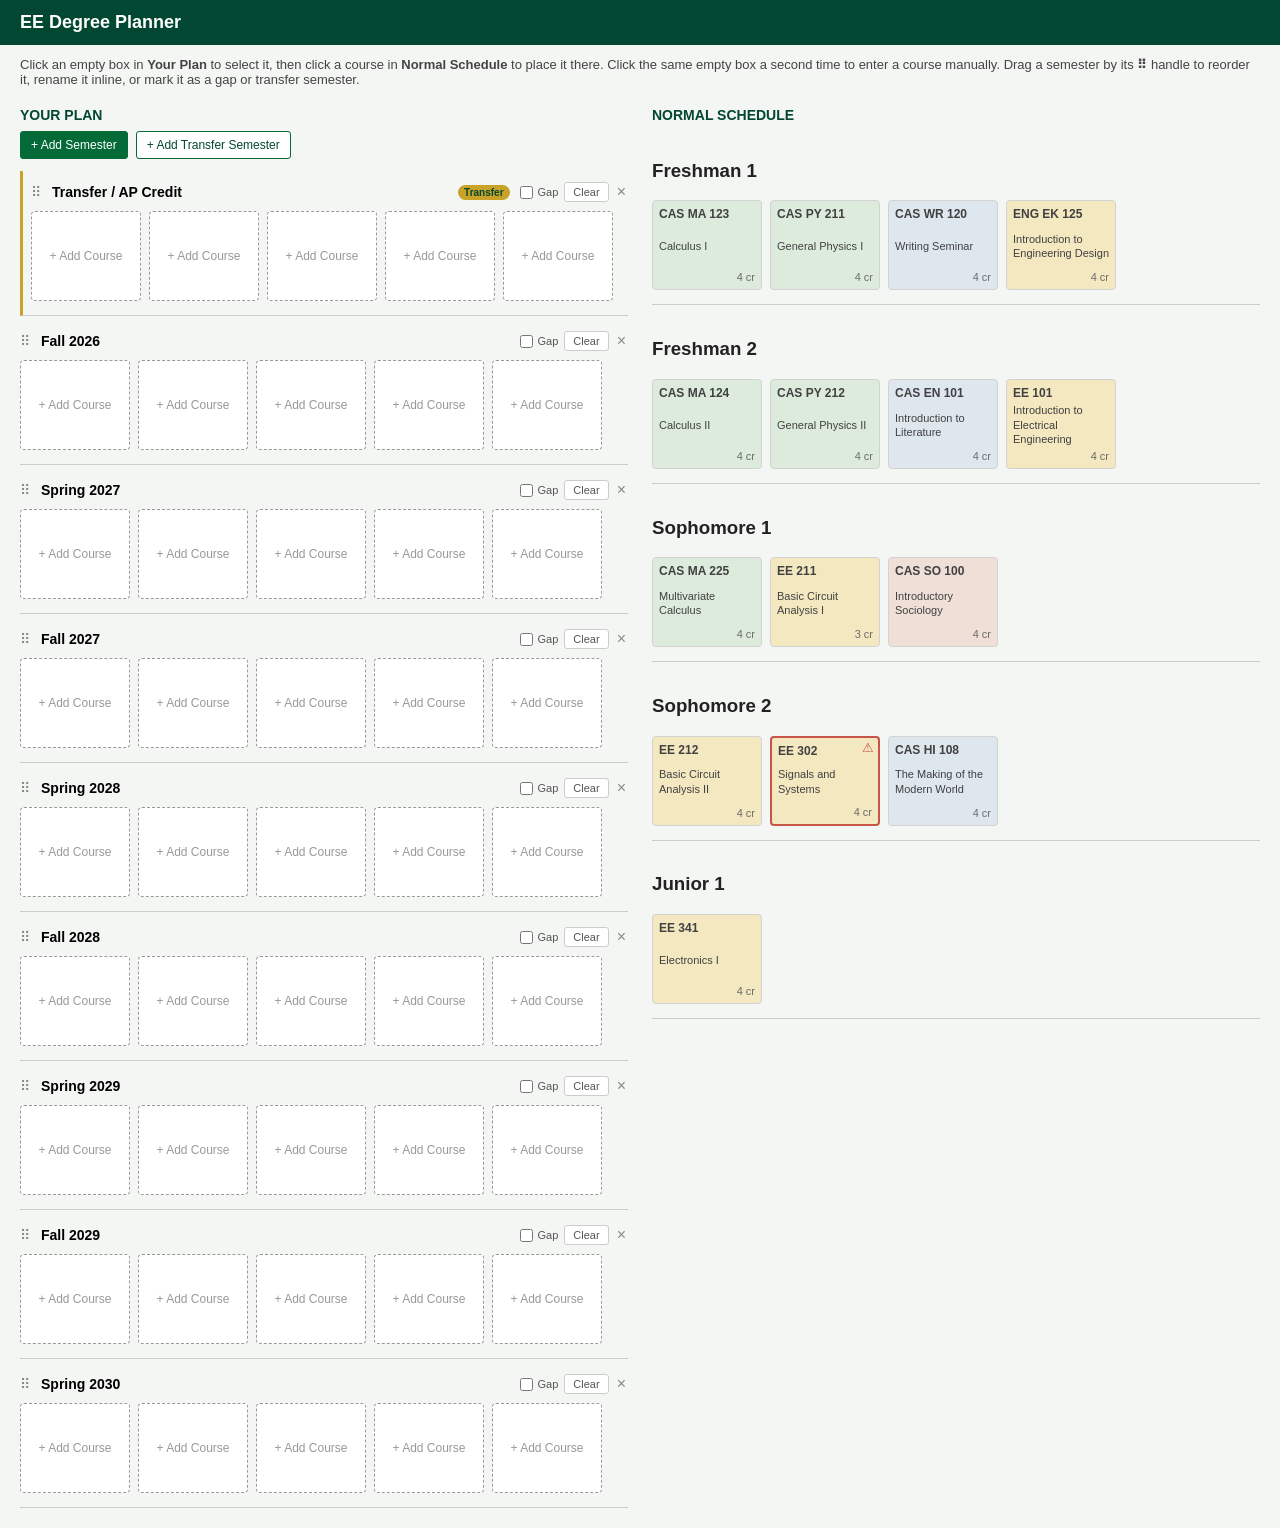
==== web/index.html @ e37204da "Add degree planner UI skeleton Static/dynamic semester-planner front end (plain HTML/CSS/JS): editab" ====
<!DOCTYPE html>
<html lang="en">
<head>
<meta charset="UTF-8">
<title>EE Degree Planner</title>
<link rel="stylesheet" href="styles.css">
</head>
<body>
  <header class="app-header">
    <h1>EE Degree Planner</h1>
  </header>

  <p class="instructions">
    Click an empty box in <strong>Your Plan</strong> to select it, then click a course in
    <strong>Normal Schedule</strong> to place it there. Click the same empty box a second time
    to enter a course manually. Drag a semester by its <strong>⠿</strong> handle to reorder it,
    rename it inline, or mark it as a gap or transfer semester.
  </p>

  <main class="layout">
    <section class="plan-panel">
      <h2 class="panel-title">Your Plan</h2>
      <div class="semester-toolbar">
        <button id="add-semester-btn">+ Add Semester</button>
        <button id="add-transfer-btn">+ Add Transfer Semester</button>
      </div>
      <section class="semester-column" id="semester-column">
        <!-- Semester boxes are rendered by app.js -->
      </section>
    </section>

    <section class="template-panel">
      <h2 class="panel-title">Normal Schedule</h2>
      <section class="semester-column" id="template-column">
        <!-- Template semester boxes are rendered by app.js -->
      </section>
    </section>
  </main>

  <div id="manual-entry-modal" class="modal hidden">
    <div class="modal-content">
      <h3>Fill Course Details</h3>
      <label>
        Course Number:
        <input type="text" id="manual-course-number" placeholder="e.g. CAS PY 123">
      </label>
      <label>
        Name:
        <input type="text" id="manual-course-name" placeholder="e.g. Calculus">
      </label>
      <label>
        Credits:
        <input type="number" id="manual-course-credits" min="0" step="1" value="4">
      </label>
      <label>
        Hub Units (comma-separated):
        <input type="text" id="manual-course-gened" placeholder="e.g. WR, DH">
      </label>
      <div class="modal-actions">
        <button id="manual-entry-save">Save</button>
        <button id="manual-entry-close">Close</button>
      </div>
    </div>
  </div>

  <script src="app.js"></script>
</body>
</html>
---- web/styles.css ----
:root {
  --border: #ccc;
  --bg: #f4f6f4;
  --tile-bg: #fff;
  --tile-empty-border: #999;
  --uh-green-dark: #024731;
  --uh-green: #046a38;
  --uh-green-light: #e6f0ea;
  --uh-gold: #c9a227;
}

* {
  box-sizing: border-box;
}

body {
  margin: 0;
  font-family: Arial, Helvetica, sans-serif;
  background: var(--bg);
  color: #222;
}

.app-header {
  padding: 12px 20px;
  background: var(--uh-green-dark);
  color: #fff;
}

.app-header h1 {
  margin: 0;
  font-size: 18px;
}

.instructions {
  max-width: 1300px;
  margin: 12px auto 0;
  padding: 0 20px;
  font-size: 13px;
  color: #444;
}

.layout {
  max-width: 1300px;
  margin: 0 auto;
  padding: 20px;
  display: flex;
  gap: 24px;
  align-items: flex-start;
}

.plan-panel,
.template-panel {
  flex: 1;
  min-width: 0;
}

.panel-title {
  font-size: 14px;
  text-transform: uppercase;
  color: var(--uh-green-dark);
  margin: 0 0 8px 0;
}

.semester-toolbar {
  display: flex;
  gap: 8px;
  margin-bottom: 12px;
}

.semester-toolbar button {
  padding: 6px 10px;
  font-size: 12px;
  cursor: pointer;
  border-radius: 3px;
}

#add-semester-btn {
  background: var(--uh-green);
  color: #fff;
  border: 1px solid var(--uh-green);
}

#add-semester-btn:hover {
  background: var(--uh-green-dark);
}

#add-transfer-btn {
  background: #fff;
  color: var(--uh-green-dark);
  border: 1px solid var(--uh-green);
}

#add-transfer-btn:hover {
  background: var(--uh-green-light);
}

.semester-column {
  display: flex;
  flex-direction: column;
  gap: 4px;
}

.semester-box {
  padding: 10px 0;
  border-bottom: 1px solid var(--border);
}

#semester-column > .semester-box {
  transition: transform 0.2s ease;
}

.semester-box.transfer {
  border-left: 3px solid var(--uh-gold);
  padding-left: 8px;
}

.semester-box.gap {
  border-left: 3px dashed #999;
  padding-left: 8px;
}

.semester-box.dragging-source {
  opacity: 0.3;
}

.semester-drag-ghost {
  position: fixed;
  z-index: 1000;
  pointer-events: none;
  background: #fff;
  border: 1px solid var(--border);
  border-radius: 6px;
  padding: 10px 12px;
  box-shadow: 0 8px 24px rgba(2, 71, 49, 0.25);
}

.semester-header {
  display: flex;
  align-items: center;
  gap: 6px;
  margin-bottom: 8px;
}

.drag-handle {
  cursor: grab;
  color: #888;
  font-size: 14px;
}

.drag-handle:hover {
  color: var(--uh-green);
}

.semester-name-input {
  flex: 1;
  min-width: 0;
  font-size: 14px;
  font-weight: bold;
  border: 1px solid transparent;
  background: transparent;
  padding: 2px 4px;
  border-radius: 3px;
  font-family: inherit;
}

.semester-name-input:hover {
  border-color: var(--border);
  background: #fff;
}

.semester-name-input:focus {
  border-color: var(--uh-green);
  background: #fff;
  outline: none;
}

.semester-name-input.invalid {
  border-color: #c0392b;
  background: #fdecea;
}

.badge-transfer {
  font-size: 10px;
  background: var(--uh-gold);
  color: var(--uh-green-dark);
  font-weight: bold;
  padding: 2px 6px;
  border-radius: 10px;
  white-space: nowrap;
}

.gap-toggle {
  font-size: 11px;
  display: flex;
  align-items: center;
  gap: 2px;
  white-space: nowrap;
  color: #555;
}

.semester-clear {
  border: 1px solid var(--border);
  background: #fff;
  font-size: 11px;
  cursor: pointer;
  color: #555;
  padding: 3px 8px;
  border-radius: 3px;
  white-space: nowrap;
}

.semester-clear:hover {
  border-color: #888;
  color: #222;
}

.semester-remove {
  border: none;
  background: transparent;
  font-size: 16px;
  line-height: 1;
  cursor: pointer;
  color: #888;
  padding: 0 2px;
}

.semester-remove:hover {
  color: #c0392b;
}

.gap-note {
  font-size: 12px;
  color: #888;
  font-style: italic;
  padding: 8px 0;
}

.tile-row {
  display: flex;
  flex-wrap: nowrap;
  gap: 8px;
  overflow-x: auto;
  padding-bottom: 4px;
}

.tile {
  position: relative;
  flex: 0 0 auto;
  width: 110px;
  height: 90px;
  border: 1px solid var(--border);
  border-radius: 4px;
  background: var(--tile-bg);
  padding: 6px;
  font-size: 12px;
  display: flex;
  flex-direction: column;
  justify-content: space-between;
}

.tile.empty {
  border: 1px dashed var(--tile-empty-border);
  color: var(--tile-empty-border);
  align-items: center;
  justify-content: center;
  text-align: center;
  cursor: pointer;
}

.tile.empty.selected {
  border: 2px solid var(--uh-green);
  color: var(--uh-green-dark);
  background: var(--uh-green-light);
}

.tile-code {
  font-weight: bold;
}

.tile-title {
  font-size: 11px;
  line-height: 1.3;
  overflow: hidden;
}

.tile-footer {
  font-size: 11px;
  text-align: right;
  color: #555;
}

.tile.category-core {
  background: #d9ead9;
}

.tile.category-technical {
  background: #f5e6b8;
}

.tile.category-hub {
  background: #dbe4ee;
}

.tile.category-elective {
  background: #f0dcd3;
}

.tile.category-unknown {
  background: #eee;
}

.tile.template-tile.scheduled {
  background: #bbbbbb;
  opacity: 0.6;
}

.tile.flagged {
  border: 2px solid #c0392b;
}

.tile-footer-row {
  display: flex;
  align-items: center;
  justify-content: space-between;
  font-size: 11px;
  color: #555;
}

.tile-trash {
  cursor: pointer;
  line-height: 1;
  color: #888;
  display: inline-flex;
}

.tile-trash:hover {
  color: #c0392b;
}

.tile-flag {
  position: absolute;
  top: 2px;
  right: 4px;
  font-size: 13px;
  color: #c0392b;
}

.tile.template-tile {
  opacity: 0.85;
  cursor: copy;
}

.load-error {
  background: #fdecea;
  border: 1px solid #c0392b;
  color: #7a1f14;
  padding: 12px;
  border-radius: 4px;
  font-size: 13px;
}

.modal {
  position: fixed;
  inset: 0;
  background: rgba(0, 0, 0, 0.4);
  display: flex;
  align-items: center;
  justify-content: center;
  z-index: 10;
}

.modal.hidden {
  display: none;
}

.modal-content {
  background: #fff;
  border-radius: 6px;
  padding: 16px;
  width: 340px;
  display: flex;
  flex-direction: column;
  gap: 8px;
}

.modal-content h3 {
  margin: 0 0 4px 0;
}

.modal-content label {
  display: flex;
  flex-direction: column;
  font-size: 12px;
  gap: 4px;
}

.modal-content input {
  font-size: 13px;
  padding: 6px;
  border: 1px solid var(--border);
  border-radius: 3px;
}

.modal-actions {
  margin-top: 8px;
  display: flex;
  justify-content: flex-end;
  gap: 8px;
}

.modal-actions button {
  padding: 6px 12px;
  font-size: 13px;
  border-radius: 3px;
  cursor: pointer;
}

#manual-entry-save {
  background: var(--uh-green);
  color: #fff;
  border: 1px solid var(--uh-green);
}

#manual-entry-save:hover {
  background: var(--uh-green-dark);
}

#manual-entry-close {
  background: #fff;
  color: #555;
  border: 1px solid var(--border);
}

#manual-entry-close:hover {
  border-color: #888;
  color: #222;
}
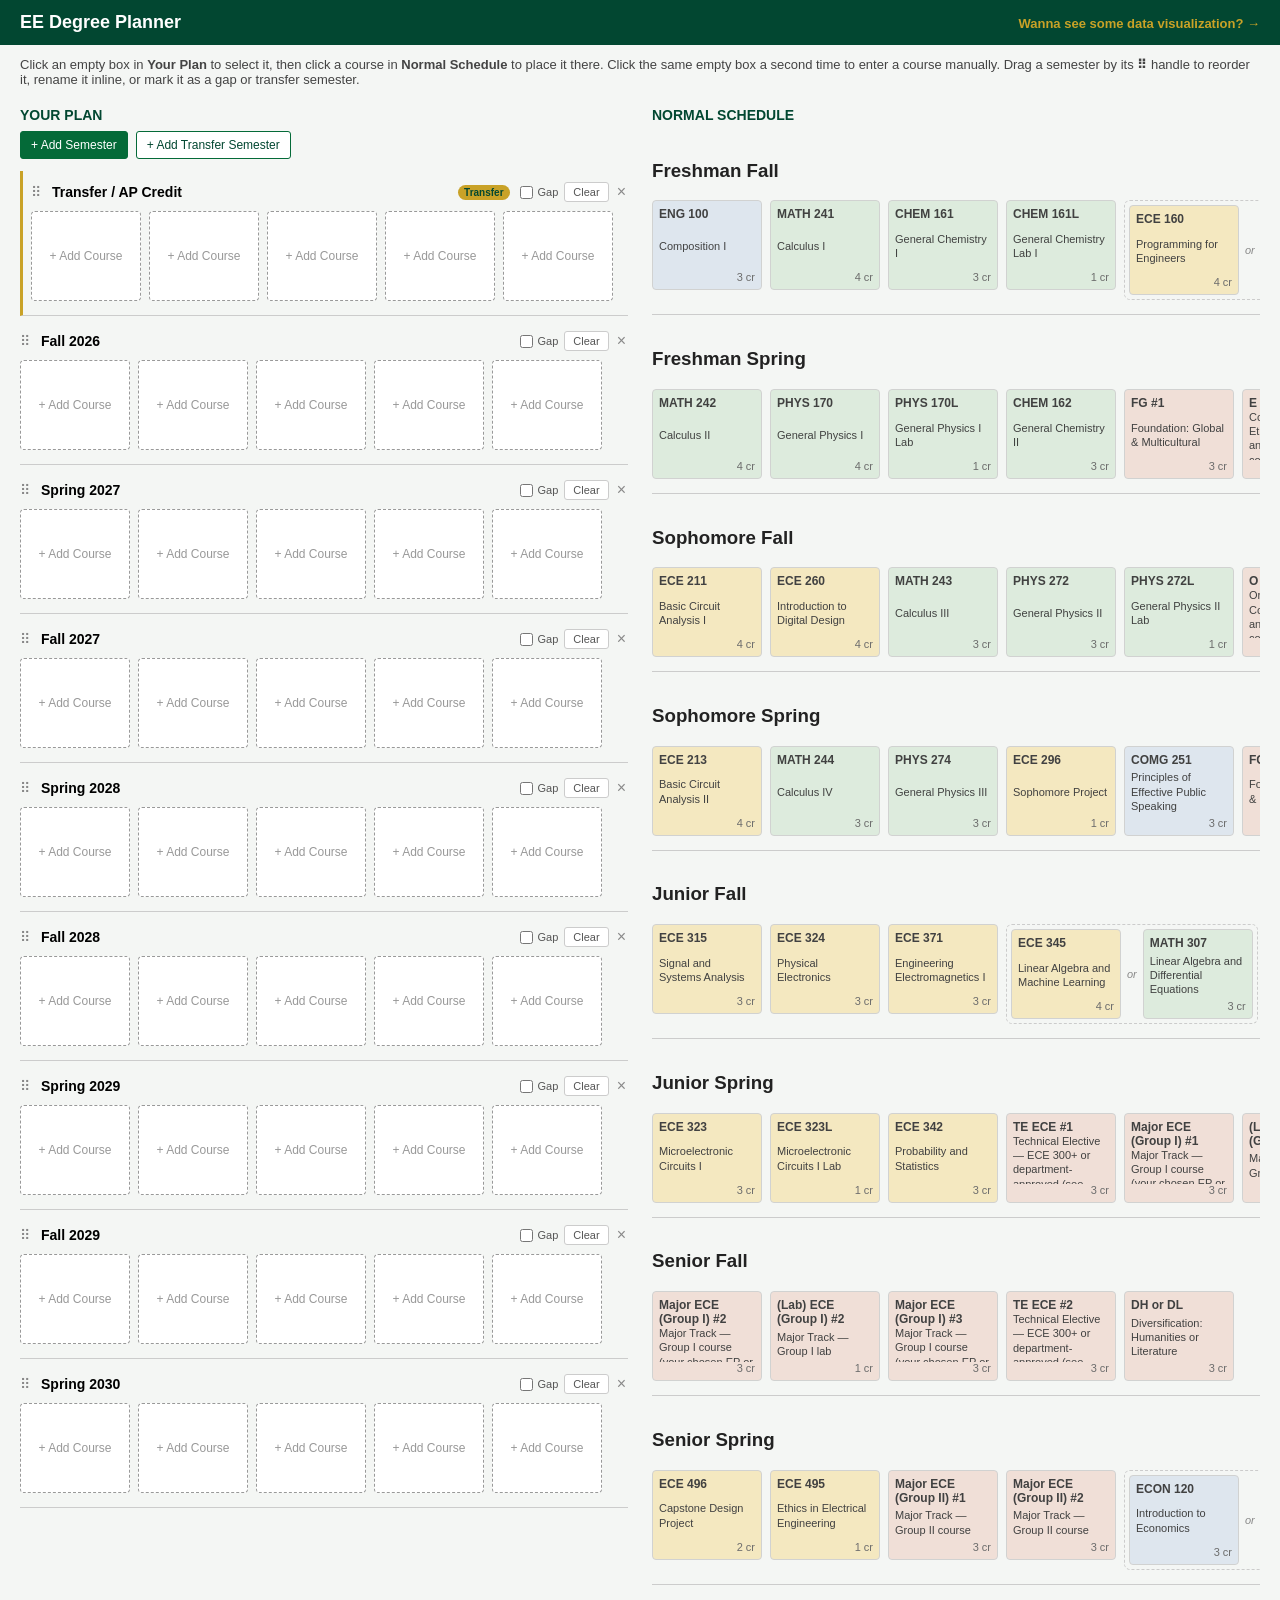
==== commit 9cc62b23: "Link the prereq visualizer from the degree planner - visualizer/index.html now fetches its data from" ====
--- a/web/index.html
+++ b/web/index.html
@@ -8,6 +8,9 @@
 <body>
   <header class="app-header">
     <h1>EE Degree Planner</h1>
+    <a class="viz-link" href="../visualizer/index.html" target="_blank" rel="noopener">
+      Wanna see some data visualization? &rarr;
+    </a>
   </header>
 
   <p class="instructions">
--- a/web/styles.css
+++ b/web/styles.css
@@ -24,11 +24,29 @@
   padding: 12px 20px;
   background: var(--uh-green-dark);
   color: #fff;
+  display: flex;
+  align-items: baseline;
+  gap: 16px;
+  flex-wrap: wrap;
 }
 
 .app-header h1 {
   margin: 0;
   font-size: 18px;
+}
+
+.viz-link {
+  margin-left: auto;
+  color: var(--uh-gold);
+  text-decoration: none;
+  font-size: 13px;
+  font-weight: bold;
+  white-space: nowrap;
+}
+
+.viz-link:hover,
+.viz-link:focus-visible {
+  text-decoration: underline;
 }
 
 .instructions {
@@ -243,6 +261,26 @@
   padding-bottom: 4px;
 }
 
+/* A cluster of real either/or alternatives (e.g. "ECE 160 or ECE 110") --
+   grouped with a dashed boundary and "or" dividers so it reads as one
+   choice, not two separate requirements stacked in the row. */
+.or-group {
+  display: flex;
+  align-items: center;
+  gap: 6px;
+  flex: 0 0 auto;
+  border: 1px dashed var(--border);
+  border-radius: 6px;
+  padding: 4px;
+}
+
+.or-group-divider {
+  font-size: 11px;
+  font-style: italic;
+  color: #888;
+  flex: 0 0 auto;
+}
+
 .tile {
   position: relative;
   flex: 0 0 auto;
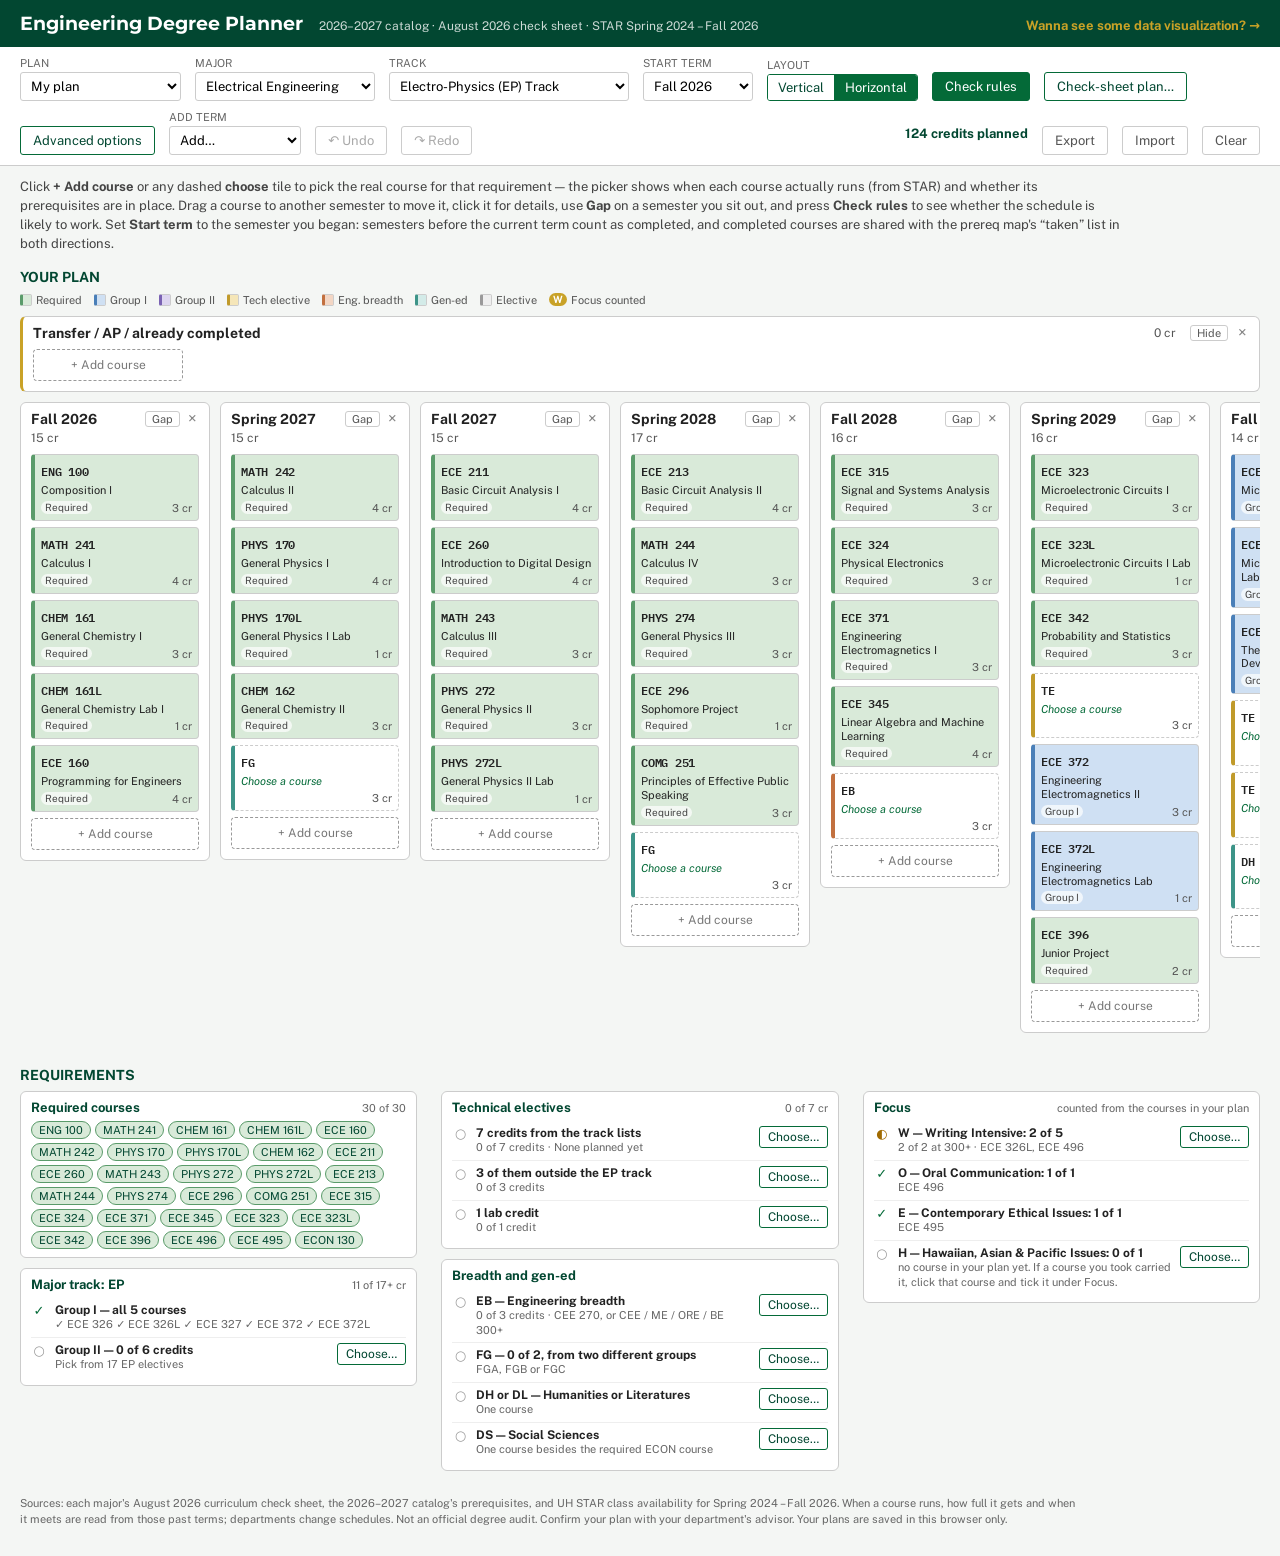
==== commit 2edf37ed: "Add 2020-2023 catalogs, STAR data views, the multi-major planner, and local-only difficulty Everythi" ====
--- a/web/index.html
+++ b/web/index.html
@@ -2,70 +2,244 @@
 <html lang="en">
 <head>
 <meta charset="UTF-8">
-<title>EE Degree Planner</title>
+<meta name="viewport" content="width=device-width, initial-scale=1">
+<title>Engineering Degree Planner</title>
+<!-- Public Sans and IBM Plex Mono are the prereq map's text and course-code fonts (../visualizer/index.html); Montserrat is this page's own title font. -->
+<link rel="preconnect" href="https://fonts.gstatic.com" crossorigin>
+<link rel="stylesheet" href="https://fonts.googleapis.com/css2?family=Montserrat:wght@600;700&family=Public+Sans:wght@400;500;600;700&family=IBM+Plex+Mono:wght@400;500;600&display=swap">
 <link rel="stylesheet" href="styles.css">
 </head>
-<body>
+<body class="layout-horizontal">
   <header class="app-header">
-    <h1>EE Degree Planner</h1>
+    <h1 id="app-title">Engineering Degree Planner</h1>
+    <span class="app-sub" id="app-sub"></span>
     <a class="viz-link" href="../visualizer/index.html" target="_blank" rel="noopener">
       Wanna see some data visualization? &rarr;
     </a>
   </header>
 
+  <div class="toolbar" id="toolbar">
+    <label class="tb-field" title="Keep several plans (say, one per track) and switch between them. New, duplicate, rename and delete are at the bottom of the list.">
+      <span>Plan</span>
+      <select id="plan-select" aria-label="Which plan to show"></select>
+    </label>
+    <label class="tb-field" title="Which major's check sheet to plan against. Switching re-checks the same courses against the new major.">
+      <span>Major</span>
+      <select id="major-select" aria-label="Major"></select>
+    </label>
+    <label class="tb-field">
+      <span>Track</span>
+      <select id="track-select" aria-label="Major track"></select>
+    </label>
+    <label class="tb-field" title="The semester you started. Changing it moves every semester in the plan by the same amount, so you can line it up with your transcript.">
+      <span>Start term</span>
+      <select id="start-select" aria-label="First semester of the plan"></select>
+    </label>
+    <div class="tb-field">
+      <span>Layout</span>
+      <div class="seg" role="group" aria-label="Plan layout">
+        <button type="button" id="layout-vertical" title="Semesters stacked down the page, courses across">Vertical</button>
+        <button type="button" id="layout-horizontal" title="Semesters side by side across the page, courses stacked">Horizontal</button>
+      </div>
+    </div>
+    <button type="button" id="check-btn" class="btn primary" title="Check prerequisites, when courses actually run, time conflicts, credit load, and every degree requirement">Check rules</button>
+    <button type="button" id="fill-btn" class="btn" title="Start from the check sheet's recommended 8 semesters">Check-sheet plan&hellip;</button>
+    <button type="button" id="advanced-btn" class="btn" title="Extra requirement sets for this plan, such as pre-med">Advanced options</button>
+    <label class="tb-field">
+      <span>Add term</span>
+      <select id="add-term-select" aria-label="Add a semester"></select>
+    </label>
+    <button type="button" id="undo-btn" class="btn" title="Undo your last change (Ctrl+Z)" disabled>&#8630; Undo</button>
+    <button type="button" id="redo-btn" class="btn" title="Redo what you just undid (Ctrl+Y)" disabled>&#8631; Redo</button>
+    <span class="tb-spacer"></span>
+    <span class="tb-total" id="total-credits"></span>
+    <button type="button" id="export-btn" class="btn quiet" title="Save this plan as a file">Export</button>
+    <button type="button" id="import-btn" class="btn quiet" title="Load a plan file saved with Export">Import</button>
+    <input type="file" id="import-file" accept="application/json,.json" hidden>
+    <button type="button" id="clear-btn" class="btn quiet" title="Remove every course from the plan">Clear</button>
+  </div>
+
+  <div class="notice" id="notice" hidden>
+    <span id="notice-text"></span>
+    <button type="button" class="modal-x" id="notice-close" aria-label="Dismiss">&times;</button>
+  </div>
+
   <p class="instructions">
-    Click an empty box in <strong>Your Plan</strong> to select it, then click a course in
-    <strong>Normal Schedule</strong> to place it there. Click the same empty box a second time
-    to enter a course manually. Drag a semester by its <strong>⠿</strong> handle to reorder it,
-    rename it inline, or mark it as a gap or transfer semester.
+    Click <strong>+ Add course</strong> or any dashed <strong>choose</strong> tile to pick the real course for that
+    requirement &mdash; the picker shows when each course actually runs (from STAR) and whether its prerequisites are
+    in place. Drag a course to another semester to move it, click it for details, use <strong>Gap</strong> on a semester you
+    sit out, and press
+    <strong>Check rules</strong> to see whether the schedule is likely to work. Set <strong>Start term</strong> to the
+    semester you began: semesters before the current term count as completed, and completed courses are shared with
+    the prereq map's &ldquo;taken&rdquo; list in both directions.
   </p>
 
-  <main class="layout">
+  <main class="layout" id="layout">
     <section class="plan-panel">
       <h2 class="panel-title">Your Plan</h2>
-      <div class="semester-toolbar">
-        <button id="add-semester-btn">+ Add Semester</button>
-        <button id="add-transfer-btn">+ Add Transfer Semester</button>
-      </div>
-      <section class="semester-column" id="semester-column">
-        <!-- Semester boxes are rendered by app.js -->
+      <div class="legend" id="legend"></div>
+      <section class="board-top" id="board-top"></section>
+      <section class="board" id="board">
+        <div class="loading">loading the catalog&hellip;</div>
       </section>
     </section>
 
-    <section class="template-panel">
-      <h2 class="panel-title">Normal Schedule</h2>
-      <section class="semester-column" id="template-column">
-        <!-- Template semester boxes are rendered by app.js -->
-      </section>
-    </section>
+    <aside class="side-panel">
+      <section class="report" id="report" hidden></section>
+      <section class="requirements" id="requirements"></section>
+    </aside>
   </main>
 
-  <div id="manual-entry-modal" class="modal hidden">
-    <div class="modal-content">
-      <h3>Fill Course Details</h3>
-      <label>
-        Course Number:
-        <input type="text" id="manual-course-number" placeholder="e.g. CAS PY 123">
-      </label>
-      <label>
-        Name:
-        <input type="text" id="manual-course-name" placeholder="e.g. Calculus">
-      </label>
-      <label>
-        Credits:
-        <input type="number" id="manual-course-credits" min="0" step="1" value="4">
-      </label>
-      <label>
-        Hub Units (comma-separated):
-        <input type="text" id="manual-course-gened" placeholder="e.g. WR, DH">
-      </label>
-      <div class="modal-actions">
-        <button id="manual-entry-save">Save</button>
-        <button id="manual-entry-close">Close</button>
-      </div>
-    </div>
-  </div>
-
+  <footer class="app-footer" id="app-footer"></footer>
+
+  <!-- Course picker -->
+  <div id="picker-modal" class="modal hidden" role="dialog" aria-modal="true" aria-labelledby="picker-title">
+    <div class="modal-content wide">
+      <div class="modal-head">
+        <h3 id="picker-title">Add a course</h3>
+        <label class="picker-sem">to
+          <select id="picker-sem" aria-label="Semester to add to"></select>
+        </label>
+        <button type="button" class="modal-x" data-close aria-label="Close">&times;</button>
+      </div>
+      <div class="chips" id="picker-presets" role="group" aria-label="Requirement filters (combine several)"></div>
+      <div class="picker-filters">
+        <input type="search" id="picker-search" placeholder="Search by code or title, e.g. ECE 4 or history" autocomplete="off" spellcheck="false">
+        <span class="picker-levels" id="picker-levels" role="group" aria-label="Course level"></span>
+        <label class="check"><input type="checkbox" id="picker-runs"> <span id="picker-runs-label">Runs that season</span></label>
+        <label class="check"><input type="checkbox" id="picker-ready"> Prereqs in place</label>
+      </div>
+      <p class="picker-hint" id="picker-hint"></p>
+      <div class="picker-list" id="picker-list"></div>
+      <div class="picker-foot">
+        <button type="button" class="btn quiet" id="picker-manual">Not listed? Enter a course manually</button>
+        <span class="picker-count" id="picker-count"></span>
+      </div>
+    </div>
+  </div>
+
+  <!-- Course details -->
+  <div id="detail-modal" class="modal hidden" role="dialog" aria-modal="true" aria-labelledby="detail-title">
+    <div class="modal-content">
+      <div class="modal-head">
+        <h3 id="detail-title"></h3>
+        <button type="button" class="modal-x" data-close aria-label="Close">&times;</button>
+      </div>
+      <div id="detail-body"></div>
+    </div>
+  </div>
+
+  <!-- Manual entry -->
+  <div id="manual-entry-modal" class="modal hidden" role="dialog" aria-modal="true">
+    <div class="modal-content">
+      <div class="modal-head">
+        <h3>Enter a course manually</h3>
+        <button type="button" class="modal-x" data-close aria-label="Close">&times;</button>
+      </div>
+      <label>
+        Course number
+        <input type="text" id="manual-course-number" placeholder="e.g. HIST 151 or AP CALC">
+      </label>
+      <label>
+        Name
+        <input type="text" id="manual-course-name" placeholder="e.g. World History to 1500">
+      </label>
+      <label>
+        Credits
+        <input type="number" id="manual-course-credits" min="0" step="1" value="3">
+      </label>
+      <label>
+        Gen-ed tags (comma-separated)
+        <input type="text" id="manual-course-gened" placeholder="e.g. FGA, DH, DS">
+      </label>
+      <div class="modal-actions">
+        <button type="button" class="btn primary" id="manual-entry-save">Add</button>
+        <button type="button" class="btn" data-close>Cancel</button>
+      </div>
+    </div>
+  </div>
+
+  <!-- Advanced options -->
+  <div id="advanced-modal" class="modal hidden" role="dialog" aria-modal="true">
+    <div class="modal-content">
+      <div class="modal-head">
+        <h3>Advanced options</h3>
+        <button type="button" class="modal-x" data-close aria-label="Close">&times;</button>
+      </div>
+      <p class="modal-text">These apply to the plan you have open. Each plan keeps its own.</p>
+      <label class="option">
+        <input type="checkbox" id="opt-premed">
+        <span>
+          <strong>Pre-med (JABSOM)</strong>
+          <span class="option-detail">Track the John A. Burns School of Medicine's admission prerequisites alongside the EE degree: a year each of
+          biology, physics, general chemistry and organic chemistry with labs, one biochemistry course, and 90 credits. Adds a
+          Pre-med section to Requirements, a Pre-med filter to the course picker, and pre-med lines to Check rules.
+          <a id="premed-source" target="_blank" rel="noopener">JABSOM's requirements</a></span>
+        </span>
+      </label>
+      <div class="modal-actions">
+        <button type="button" class="btn primary" data-close>Done</button>
+      </div>
+    </div>
+  </div>
+
+  <!-- Fill from check sheet -->
+  <div id="fill-modal" class="modal hidden" role="dialog" aria-modal="true">
+    <div class="modal-content">
+      <div class="modal-head">
+        <h3>Start from the check sheet</h3>
+        <button type="button" class="modal-x" data-close aria-label="Close">&times;</button>
+      </div>
+      <p class="modal-text" id="fill-text"></p>
+      <label>
+        First semester
+        <select id="fill-start"></select>
+      </label>
+      <label>
+        Major
+        <select id="fill-major"></select>
+      </label>
+      <label>
+        Track
+        <select id="fill-track"></select>
+      </label>
+      <p class="modal-text warn" id="fill-warning"></p>
+      <div class="modal-actions">
+        <button type="button" class="btn primary" id="fill-go">Fill plan</button>
+        <button type="button" class="btn" data-close>Cancel</button>
+      </div>
+    </div>
+  </div>
+
+  <!-- One line of text -->
+  <div id="text-modal" class="modal hidden" role="dialog" aria-modal="true" aria-labelledby="text-title">
+    <div class="modal-content">
+      <div class="modal-head">
+        <h3 id="text-title"></h3>
+        <button type="button" class="modal-x" data-close aria-label="Close">&times;</button>
+      </div>
+      <input type="text" id="text-input" maxlength="60" aria-labelledby="text-title">
+      <div class="modal-actions">
+        <button type="button" class="btn primary" id="text-ok">OK</button>
+        <button type="button" class="btn" data-close>Cancel</button>
+      </div>
+    </div>
+  </div>
+
+  <!-- Yes/no -->
+  <div id="confirm-modal" class="modal hidden" role="dialog" aria-modal="true">
+    <div class="modal-content">
+      <p class="modal-text" id="confirm-text"></p>
+      <div class="modal-actions">
+        <button type="button" class="btn primary" id="confirm-yes">Yes</button>
+        <button type="button" class="btn" data-close>Cancel</button>
+      </div>
+    </div>
+  </div>
+
+  <script src="programs.js"></script>
   <script src="app.js"></script>
+  <script src="../shared/config.js"></script>
+  <script src="../shared/analytics.js"></script>
 </body>
 </html>
--- a/web/styles.css
+++ b/web/styles.css
@@ -7,6 +7,30 @@
   --uh-green: #046a38;
   --uh-green-light: #e6f0ea;
   --uh-gold: #c9a227;
+  --text: #222;
+  --muted: #666;
+  --bad: #c0392b;
+  --bad-bg: #fdecea;
+  --warn: #a06a00;
+  --warn-bg: #fdf3d7;
+  --info: #2c5f8a;
+  --info-bg: #e8f0f7;
+
+  /* One color per requirement type: tile background, plus a stronger stripe. */
+  --cat-fixed: #d9ead9;   --cat-fixed-edge: #5a9b6a;
+  --cat-group1: #cfe0f3;  --cat-group1-edge: #4a7fb8;
+  --cat-group2: #ddd5f0;  --cat-group2-edge: #7a62b3;
+  --cat-te: #f5e6b8;      --cat-te-edge: #c09a2a;
+  --cat-eb: #f3d6c4;      --cat-eb-edge: #c2703f;
+  --cat-gened: #d3ebe8;   --cat-gened-edge: #3d9488;
+  --cat-extra: #eee;      --cat-extra-edge: #999;
+
+  /* Public Sans for text and IBM Plex Mono for course codes (the prereq
+     map's own), Montserrat for the page title. Each falls back to a
+     system font if the web font doesn't load. */
+  --sans: "Public Sans", system-ui, -apple-system, "Segoe UI", Arial, sans-serif;
+  --display: "Montserrat", "Public Sans", system-ui, "Segoe UI", Arial, sans-serif;
+  --mono: "IBM Plex Mono", ui-monospace, Consolas, "Courier New", monospace;
 }
 
 * {
@@ -15,9 +39,15 @@
 
 body {
   margin: 0;
-  font-family: Arial, Helvetica, sans-serif;
+  font-family: var(--sans);
   background: var(--bg);
-  color: #222;
+  color: var(--text);
+}
+
+button,
+select,
+input {
+  font-family: inherit;
 }
 
 .app-header {
@@ -32,7 +62,15 @@
 
 .app-header h1 {
   margin: 0;
-  font-size: 18px;
+  font-family: var(--display);
+  font-size: 19px;
+  font-weight: 700;
+  letter-spacing: 0;
+}
+
+.app-sub {
+  font-size: 12px;
+  opacity: 0.8;
 }
 
 .viz-link {
@@ -49,27 +87,207 @@
   text-decoration: underline;
 }
 
+/* ---------- toolbar ---------- */
+
+.toolbar {
+  position: sticky;
+  top: 0;
+  z-index: 5;
+  display: flex;
+  flex-wrap: wrap;
+  align-items: flex-end;
+  gap: 10px 14px;
+  padding: 10px 20px;
+  background: #fff;
+  border-bottom: 1px solid var(--border);
+}
+
+.tb-field {
+  display: flex;
+  flex-direction: column;
+  gap: 3px;
+  font-size: 11px;
+  color: var(--muted);
+  text-transform: uppercase;
+}
+
+.tb-field select {
+  font-size: 13px;
+  padding: 5px 6px;
+  border: 1px solid var(--border);
+  border-radius: 3px;
+  background: #fff;
+  max-width: 240px;
+}
+
+.tb-spacer {
+  flex: 1;
+}
+
+.tb-total {
+  font-size: 13px;
+  font-weight: bold;
+  color: var(--uh-green-dark);
+  align-self: center;
+}
+
+.seg {
+  display: inline-flex;
+  border: 1px solid var(--uh-green);
+  border-radius: 3px;
+  overflow: hidden;
+}
+
+.seg button {
+  border: 0;
+  background: #fff;
+  color: var(--uh-green-dark);
+  font-size: 13px;
+  padding: 5px 10px;
+  cursor: pointer;
+}
+
+.seg button + button {
+  border-left: 1px solid var(--uh-green);
+}
+
+.seg button.on {
+  background: var(--uh-green);
+  color: #fff;
+}
+
+.btn {
+  display: inline-block;
+  padding: 6px 12px;
+  font-size: 13px;
+  border-radius: 3px;
+  border: 1px solid var(--uh-green);
+  background: #fff;
+  color: var(--uh-green-dark);
+  cursor: pointer;
+  text-decoration: none;
+}
+
+.btn:hover {
+  background: var(--uh-green-light);
+}
+
+.btn:disabled {
+  border-color: var(--border);
+  color: #aaa;
+  background: #fff;
+  cursor: default;
+}
+
+.btn.on {
+  background: var(--uh-green-light);
+  font-weight: bold;
+}
+
+.btn.primary {
+  background: var(--uh-green);
+  color: #fff;
+}
+
+.btn.primary:hover {
+  background: var(--uh-green-dark);
+}
+
+.btn.quiet {
+  border-color: var(--border);
+  color: #555;
+}
+
+.btn.small {
+  padding: 3px 8px;
+  font-size: 12px;
+  white-space: nowrap;
+}
+
+.btn.danger {
+  border-color: var(--bad);
+  color: var(--bad);
+}
+
+.btn.danger:hover {
+  background: var(--bad-bg);
+}
+
+.notice {
+  margin: 12px 20px 0;
+  max-width: 1100px;
+  display: flex;
+  align-items: flex-start;
+  gap: 10px;
+  padding: 8px 12px;
+  border: 1px solid var(--info);
+  border-radius: 4px;
+  background: var(--info-bg);
+  color: #1d4466;
+  font-size: 13px;
+  line-height: 1.4;
+}
+
+.notice[hidden] {
+  display: none;
+}
+
+.notice span {
+  flex: 1;
+}
+
 .instructions {
-  max-width: 1300px;
-  margin: 12px auto 0;
-  padding: 0 20px;
-  font-size: 13px;
+  margin: 12px 20px 0;
+  max-width: 1100px;
+  font-size: 13px;
+  line-height: 1.45;
   color: #444;
 }
 
+/* ---------- page layout: vertical vs horizontal ---------- */
+
 .layout {
-  max-width: 1300px;
-  margin: 0 auto;
-  padding: 20px;
-  display: flex;
+  padding: 16px 20px 24px;
+  display: grid;
   gap: 24px;
-  align-items: flex-start;
+  align-items: start;
+}
+
+.layout-vertical .layout {
+  grid-template-columns: minmax(0, 1fr) 380px;
+}
+
+.layout-horizontal .layout {
+  grid-template-columns: minmax(0, 1fr);
 }
 
 .plan-panel,
-.template-panel {
-  flex: 1;
+.side-panel {
   min-width: 0;
+}
+
+.layout-vertical .side-panel {
+  position: sticky;
+  top: 64px;
+  max-height: calc(100vh - 76px);
+  overflow-y: auto;
+  padding-right: 4px;
+}
+
+.layout-horizontal .side-panel {
+  display: grid;
+  grid-template-columns: repeat(auto-fit, minmax(340px, 1fr));
+  gap: 24px;
+  align-items: start;
+}
+
+.layout-horizontal .requirements {
+  column-width: 320px;
+  column-gap: 24px;
+}
+
+.layout-horizontal .requirements .panel-title {
+  column-span: all;
 }
 
 .panel-title {
@@ -79,157 +297,248 @@
   margin: 0 0 8px 0;
 }
 
-.semester-toolbar {
-  display: flex;
-  gap: 8px;
-  margin-bottom: 12px;
-}
-
-.semester-toolbar button {
-  padding: 6px 10px;
-  font-size: 12px;
-  cursor: pointer;
-  border-radius: 3px;
-}
-
-#add-semester-btn {
-  background: var(--uh-green);
-  color: #fff;
-  border: 1px solid var(--uh-green);
-}
-
-#add-semester-btn:hover {
-  background: var(--uh-green-dark);
-}
-
-#add-transfer-btn {
-  background: #fff;
-  color: var(--uh-green-dark);
-  border: 1px solid var(--uh-green);
-}
-
-#add-transfer-btn:hover {
-  background: var(--uh-green-light);
-}
-
-.semester-column {
-  display: flex;
+.legend {
+  display: flex;
+  flex-wrap: wrap;
+  gap: 4px 12px;
+  margin-bottom: 10px;
+  font-size: 11px;
+  color: #555;
+}
+
+.legend-item {
+  display: inline-flex;
+  align-items: center;
+  gap: 4px;
+}
+
+.legend-swatch {
+  width: 12px;
+  height: 12px;
+  border-radius: 2px;
+  border: 1px solid var(--border);
+  border-left-width: 3px;
+}
+
+/* ---------- board ---------- */
+
+.board {
+  display: flex;
+  gap: 6px;
+}
+
+.layout-vertical .board {
   flex-direction: column;
-  gap: 4px;
-}
-
-.semester-box {
-  padding: 10px 0;
-  border-bottom: 1px solid var(--border);
-}
-
-#semester-column > .semester-box {
-  transition: transform 0.2s ease;
-}
-
-.semester-box.transfer {
-  border-left: 3px solid var(--uh-gold);
-  padding-left: 8px;
-}
-
-.semester-box.gap {
-  border-left: 3px dashed #999;
-  padding-left: 8px;
-}
-
-.semester-box.dragging-source {
-  opacity: 0.3;
-}
-
-.semester-drag-ghost {
-  position: fixed;
-  z-index: 1000;
-  pointer-events: none;
+}
+
+.layout-horizontal .board {
+  flex-direction: row;
+  align-items: flex-start;
+  overflow-x: auto;
+  padding-bottom: 10px;
+  gap: 10px;
+}
+
+/* The completed bucket in the horizontal layout: one full-width row of
+   compact tiles above the semester columns. */
+.board-top:empty {
+  display: none;
+}
+
+.board-top {
+  margin-bottom: 10px;
+}
+
+.layout-horizontal .board-top .semester {
+  width: auto;
+}
+
+.layout-horizontal .board-top .tiles {
+  flex-direction: row;
+  flex-wrap: wrap;
+}
+
+.layout-horizontal .board-top .tile {
+  width: 150px;
+}
+
+.layout-horizontal .board-top .tile-title {
+  -webkit-line-clamp: 1;
+}
+
+.tiles[hidden] {
+  display: none;
+}
+
+.semester.collapsed .semester-head {
+  margin-bottom: 2px;
+}
+
+.semester {
   background: #fff;
   border: 1px solid var(--border);
   border-radius: 6px;
-  padding: 10px 12px;
-  box-shadow: 0 8px 24px rgba(2, 71, 49, 0.25);
-}
-
-.semester-header {
-  display: flex;
+  padding: 8px 10px 10px;
+}
+
+.layout-horizontal .semester {
+  flex: 0 0 190px;
+  width: 190px;
+}
+
+.semester.transfer {
+  border-left: 3px solid var(--uh-gold);
+}
+
+.semester.past {
+  background: #f7f8f7;
+}
+
+.semester-done {
+  font-size: 10px;
+  text-transform: uppercase;
+  color: var(--uh-green);
+  border: 1px solid var(--cat-fixed-edge);
+  border-radius: 8px;
+  padding: 0 5px;
+  white-space: nowrap;
+}
+
+.semester.drop-target {
+  border-color: var(--uh-green);
+  background: var(--uh-green-light);
+}
+
+.semester.flash,
+.tile.flash {
+  animation: flash 1.2s ease;
+}
+
+@keyframes flash {
+  0%, 60% { box-shadow: 0 0 0 3px var(--uh-gold); }
+  100% { box-shadow: 0 0 0 3px transparent; }
+}
+
+.semester-head {
+  display: flex;
+  flex-wrap: wrap;
   align-items: center;
-  gap: 6px;
+  gap: 4px 8px;
   margin-bottom: 8px;
 }
 
-.drag-handle {
-  cursor: grab;
-  color: #888;
+/* A term name never breaks or shrinks under its neighbors: when the header
+   is too narrow (the horizontal layout's columns), the "completed" tag
+   drops to its own line below instead. The long transfer-bucket name is the
+   exception and wraps as ordinary text. */
+.semester:not(.transfer) .semester-name {
+  flex: 1 0 auto;
+  white-space: nowrap;
+}
+
+/* Side-by-side columns are narrow, so their header is a fixed two-row grid
+   rather than a wrapping line: the name, Gap and the remove button always
+   share the first row (however long the term's name -- "Summer 2026" used to
+   push the button down a line), credits and the "completed" tag the second. */
+.layout-horizontal .board .semester-head {
+  display: grid;
+  grid-template-columns: minmax(0, 1fr) auto auto;
+  align-items: center;
+  gap: 3px 6px;
+}
+
+.layout-horizontal .board .semester-name {
+  grid-column: 1;
+  grid-row: 1;
+  min-width: 0;
+  overflow: hidden;
+  text-overflow: ellipsis;
+}
+
+.layout-horizontal .board .semester-gap {
+  grid-column: 2;
+  grid-row: 1;
+}
+
+.layout-horizontal .board .semester-remove {
+  grid-column: 3;
+  grid-row: 1;
+}
+
+.layout-horizontal .board .semester-credits,
+.layout-horizontal .board .semester-done {
+  grid-row: 2;
+  justify-self: start;
+}
+
+.layout-horizontal .board .semester-credits {
+  grid-column: 1;
+  padding-left: 0;
+}
+
+.layout-horizontal .board .semester-done {
+  grid-column: 1 / -1;
+  margin-left: 44px;
+}
+
+.semester-name {
+  margin: 0;
   font-size: 14px;
-}
-
-.drag-handle:hover {
-  color: var(--uh-green);
-}
-
-.semester-name-input {
   flex: 1;
   min-width: 0;
-  font-size: 14px;
+}
+
+.semester-credits {
+  font-size: 12px;
+  color: #555;
+  white-space: nowrap;
+  padding: 1px 6px;
+  border-radius: 10px;
+}
+
+.semester-credits.issue-error {
+  background: var(--bad-bg);
+  color: var(--bad);
   font-weight: bold;
-  border: 1px solid transparent;
+}
+
+.semester-credits.issue-warn {
+  background: var(--warn-bg);
+  color: var(--warn);
+  font-weight: bold;
+}
+
+.semester-gap {
+  border: 1px solid var(--border);
+  border-radius: 3px;
+  background: #fff;
+  color: #555;
+  font-size: 11px;
+  padding: 1px 6px;
+  cursor: pointer;
+}
+
+.semester-gap:hover {
+  border-color: #888;
+  color: var(--text);
+}
+
+.semester-gap.on {
+  background: #666;
+  border-color: #666;
+  color: #fff;
+}
+
+.semester.gap {
+  border-style: dashed;
   background: transparent;
-  padding: 2px 4px;
-  border-radius: 3px;
-  font-family: inherit;
-}
-
-.semester-name-input:hover {
-  border-color: var(--border);
-  background: #fff;
-}
-
-.semester-name-input:focus {
-  border-color: var(--uh-green);
-  background: #fff;
-  outline: none;
-}
-
-.semester-name-input.invalid {
-  border-color: #c0392b;
-  background: #fdecea;
-}
-
-.badge-transfer {
-  font-size: 10px;
-  background: var(--uh-gold);
-  color: var(--uh-green-dark);
-  font-weight: bold;
-  padding: 2px 6px;
-  border-radius: 10px;
-  white-space: nowrap;
-}
-
-.gap-toggle {
-  font-size: 11px;
-  display: flex;
-  align-items: center;
-  gap: 2px;
-  white-space: nowrap;
-  color: #555;
-}
-
-.semester-clear {
-  border: 1px solid var(--border);
-  background: #fff;
-  font-size: 11px;
-  cursor: pointer;
-  color: #555;
-  padding: 3px 8px;
-  border-radius: 3px;
-  white-space: nowrap;
-}
-
-.semester-clear:hover {
-  border-color: #888;
-  color: #222;
+}
+
+.gap-note {
+  font-size: 12px;
+  font-style: italic;
+  color: #888;
+  padding: 2px 0 4px;
 }
 
 .semester-remove {
@@ -243,159 +552,508 @@
 }
 
 .semester-remove:hover {
-  color: #c0392b;
-}
-
-.gap-note {
-  font-size: 12px;
-  color: #888;
-  font-style: italic;
-  padding: 8px 0;
-}
-
-.tile-row {
-  display: flex;
-  flex-wrap: nowrap;
+  color: var(--bad);
+}
+
+.tiles {
+  display: flex;
   gap: 8px;
-  overflow-x: auto;
-  padding-bottom: 4px;
-}
-
-/* A cluster of real either/or alternatives (e.g. "ECE 160 or ECE 110") --
-   grouped with a dashed boundary and "or" dividers so it reads as one
-   choice, not two separate requirements stacked in the row. */
-.or-group {
-  display: flex;
-  align-items: center;
+}
+
+.layout-vertical .tiles {
+  flex-wrap: wrap;
+}
+
+.layout-horizontal .tiles {
+  flex-direction: column;
   gap: 6px;
-  flex: 0 0 auto;
-  border: 1px dashed var(--border);
-  border-radius: 6px;
-  padding: 4px;
-}
-
-.or-group-divider {
-  font-size: 11px;
-  font-style: italic;
-  color: #888;
-  flex: 0 0 auto;
-}
+}
+
+/* ---------- tiles ---------- */
 
 .tile {
   position: relative;
   flex: 0 0 auto;
-  width: 110px;
-  height: 90px;
+  width: 122px;
+  min-height: 92px;
   border: 1px solid var(--border);
+  border-left: 4px solid var(--cat-extra-edge);
   border-radius: 4px;
   background: var(--tile-bg);
   padding: 6px;
   font-size: 12px;
   display: flex;
   flex-direction: column;
-  justify-content: space-between;
-}
-
-.tile.empty {
+  gap: 3px;
+  cursor: pointer;
+  text-align: left;
+  color: var(--text);
+}
+
+.layout-horizontal .tile {
+  width: 100%;
+  min-height: 0;
+}
+
+.tile:hover {
+  border-color: #888;
+}
+
+.tile:focus-visible {
+  outline: 2px solid var(--uh-green);
+  outline-offset: 1px;
+}
+
+.tile.dragging {
+  opacity: 0.4;
+}
+
+.tile.cat-fixed, .legend-swatch.cat-fixed { background: var(--cat-fixed); border-left-color: var(--cat-fixed-edge); }
+.tile.cat-group1, .legend-swatch.cat-group1 { background: var(--cat-group1); border-left-color: var(--cat-group1-edge); }
+.tile.cat-group2, .legend-swatch.cat-group2 { background: var(--cat-group2); border-left-color: var(--cat-group2-edge); }
+.tile.cat-te, .legend-swatch.cat-te { background: var(--cat-te); border-left-color: var(--cat-te-edge); }
+.tile.cat-eb, .legend-swatch.cat-eb { background: var(--cat-eb); border-left-color: var(--cat-eb-edge); }
+.tile.cat-gened, .legend-swatch.cat-gened { background: var(--cat-gened); border-left-color: var(--cat-gened-edge); }
+.tile.cat-premed, .legend-swatch.cat-premed { background: #f6d5e3; border-left-color: #c2507f; }
+.tile.cat-extra, .legend-swatch.cat-extra { background: var(--cat-extra); border-left-color: var(--cat-extra-edge); }
+
+.tile.placeholder {
+  background: #fff;
+  border-style: dashed;
+  border-left-style: solid;
+}
+
+.tile.placeholder .tile-title {
+  color: var(--uh-green);
+  font-style: italic;
+}
+
+.tile.add {
   border: 1px dashed var(--tile-empty-border);
-  color: var(--tile-empty-border);
+  color: #777;
+  background: transparent;
   align-items: center;
   justify-content: center;
   text-align: center;
-  cursor: pointer;
-}
-
-.tile.empty.selected {
-  border: 2px solid var(--uh-green);
+}
+
+.layout-horizontal .tile.add {
+  padding: 8px 6px;
+}
+
+.tile.add:hover {
+  border-color: var(--uh-green);
   color: var(--uh-green-dark);
   background: var(--uh-green-light);
 }
 
+.tile.issue-error {
+  box-shadow: inset 0 0 0 2px var(--bad);
+}
+
+.tile.issue-warn {
+  box-shadow: inset 0 0 0 2px var(--uh-gold);
+}
+
 .tile-code {
-  font-weight: bold;
+  font-family: var(--mono);
+  font-weight: 600;
+  letter-spacing: -0.02em;
+  padding-right: 14px;
 }
 
 .tile-title {
   font-size: 11px;
-  line-height: 1.3;
+  line-height: 1.25;
+  flex: 1;
+  display: -webkit-box;
+  -webkit-box-orient: vertical;
+  -webkit-line-clamp: 3;
   overflow: hidden;
 }
 
-.tile-footer {
-  font-size: 11px;
-  text-align: right;
+.layout-horizontal .tile-title {
+  -webkit-line-clamp: 2;
+}
+
+.tile-foot {
+  display: flex;
+  align-items: flex-end;
+  justify-content: space-between;
+  gap: 4px;
+  font-size: 11px;
   color: #555;
 }
 
-.tile.category-core {
-  background: #d9ead9;
-}
-
-.tile.category-technical {
-  background: #f5e6b8;
-}
-
-.tile.category-hub {
-  background: #dbe4ee;
-}
-
-.tile.category-elective {
-  background: #f0dcd3;
-}
-
-.tile.category-unknown {
-  background: #eee;
-}
-
-.tile.template-tile.scheduled {
-  background: #bbbbbb;
-  opacity: 0.6;
-}
-
-.tile.flagged {
-  border: 2px solid #c0392b;
-}
-
-.tile-footer-row {
-  display: flex;
-  align-items: center;
-  justify-content: space-between;
-  font-size: 11px;
-  color: #555;
-}
-
-.tile-trash {
+.tile-tags {
+  display: flex;
+  flex-wrap: wrap;
+  gap: 2px;
+  min-width: 0;
+}
+
+.tile-cr {
+  white-space: nowrap;
+}
+
+.tile-x {
+  position: absolute;
+  top: 1px;
+  right: 2px;
+  border: 0;
+  background: transparent;
+  color: #777;
+  font-size: 15px;
+  line-height: 1;
+  padding: 2px 3px;
   cursor: pointer;
-  line-height: 1;
-  color: #888;
-  display: inline-flex;
-}
-
-.tile-trash:hover {
-  color: #c0392b;
+  opacity: 0;
+}
+
+.tile:hover .tile-x,
+.tile:focus-within .tile-x {
+  opacity: 1;
+}
+
+.tile-x:hover {
+  color: var(--bad);
+}
+
+@media (hover: none) {
+  .tile-x { opacity: 1; }
 }
 
 .tile-flag {
   position: absolute;
-  top: 2px;
-  right: 4px;
-  font-size: 13px;
-  color: #c0392b;
-}
-
-.tile.template-tile {
-  opacity: 0.85;
-  cursor: copy;
+  top: -6px;
+  left: -6px;
+  width: 16px;
+  height: 16px;
+  border-radius: 50%;
+  background: var(--uh-gold);
+  color: #fff;
+  font-size: 11px;
+  font-weight: bold;
+  line-height: 16px;
+  text-align: center;
+}
+
+.tile.issue-error .tile-flag {
+  background: var(--bad);
+}
+
+.tag {
+  display: inline-block;
+  font-size: 10px;
+  line-height: 1.3;
+  padding: 0 4px;
+  border-radius: 8px;
+  white-space: nowrap;
+}
+
+.tag-req {
+  background: rgba(255, 255, 255, 0.7);
+  color: #444;
+}
+
+.tag-focus {
+  background: var(--uh-gold);
+  color: #fff;
+  font-weight: bold;
+}
+
+.tag-gened {
+  background: var(--cat-gened);
+  color: #1f5a52;
+}
+
+.tag-covers {
+  background: var(--uh-green-light);
+  color: var(--uh-green-dark);
+  font-weight: bold;
+}
+
+.loading,
+.empty-board {
+  padding: 24px;
+  font-size: 13px;
+  color: var(--muted);
 }
 
 .load-error {
-  background: #fdecea;
-  border: 1px solid #c0392b;
+  background: var(--bad-bg);
+  border: 1px solid var(--bad);
   color: #7a1f14;
   padding: 12px;
   border-radius: 4px;
   font-size: 13px;
 }
+
+/* ---------- requirements panel ---------- */
+
+.req-section {
+  background: #fff;
+  border: 1px solid var(--border);
+  border-radius: 6px;
+  padding: 8px 10px;
+  margin-bottom: 10px;
+  break-inside: avoid;
+}
+
+.req-section-head {
+  display: flex;
+  align-items: baseline;
+  justify-content: space-between;
+  gap: 8px;
+  margin-bottom: 6px;
+}
+
+.req-section-head h3 {
+  margin: 0;
+  font-size: 13px;
+  color: var(--uh-green-dark);
+}
+
+.req-section-sub {
+  font-size: 11px;
+  color: var(--muted);
+  text-align: right;
+}
+
+.req-chips {
+  display: flex;
+  flex-wrap: wrap;
+  gap: 4px;
+}
+
+.req-chip {
+  font-size: 11px;
+  padding: 2px 7px;
+  border-radius: 10px;
+  border: 1px dashed #999;
+  background: #fff;
+  color: #444;
+}
+
+button.req-chip {
+  cursor: pointer;
+}
+
+button.req-chip:hover {
+  border-color: var(--uh-green);
+  background: var(--uh-green-light);
+}
+
+.req-chip.met {
+  border: 1px solid var(--cat-fixed-edge);
+  background: var(--cat-fixed);
+  color: var(--uh-green-dark);
+}
+
+.req-row {
+  display: flex;
+  align-items: flex-start;
+  gap: 8px;
+  padding: 5px 0;
+  border-top: 1px solid #eee;
+}
+
+.req-section-head + .req-row {
+  border-top: 0;
+}
+
+.req-mark {
+  flex: 0 0 16px;
+  font-size: 13px;
+  line-height: 1.3;
+  color: #999;
+  text-align: center;
+}
+
+.req-row.met .req-mark {
+  color: var(--uh-green);
+  font-weight: bold;
+}
+
+.req-row.partial .req-mark {
+  color: var(--warn);
+}
+
+.req-body {
+  flex: 1;
+  min-width: 0;
+}
+
+.req-name {
+  font-size: 12px;
+  font-weight: bold;
+}
+
+.req-detail {
+  font-size: 11px;
+  color: var(--muted);
+  line-height: 1.35;
+  overflow-wrap: anywhere;
+}
+
+/* ---------- rule check report ---------- */
+
+.report {
+  margin-bottom: 14px;
+}
+
+.verdict {
+  border-radius: 6px;
+  padding: 10px 12px;
+  border: 1px solid;
+  margin-bottom: 10px;
+}
+
+.verdict.good { background: var(--uh-green-light); border-color: var(--uh-green); color: var(--uh-green-dark); }
+.verdict.caution { background: var(--warn-bg); border-color: var(--uh-gold); color: #5c3d00; }
+.verdict.bad { background: var(--bad-bg); border-color: var(--bad); color: #7a1f14; }
+
+.verdict-head {
+  display: flex;
+  align-items: flex-start;
+  justify-content: space-between;
+  gap: 8px;
+  font-size: 14px;
+}
+
+.verdict-sub {
+  font-size: 11px;
+  margin-top: 2px;
+  opacity: 0.85;
+}
+
+.report-group {
+  background: #fff;
+  border: 1px solid var(--border);
+  border-radius: 6px;
+  padding: 8px 10px;
+  margin-bottom: 8px;
+}
+
+.report-group h3 {
+  margin: 0 0 4px;
+  font-size: 13px;
+  color: var(--uh-green-dark);
+}
+
+.issues {
+  list-style: none;
+  margin: 0;
+  padding: 0;
+}
+
+.issue {
+  font-size: 12px;
+  line-height: 1.4;
+  padding: 4px 2px;
+  border-top: 1px solid #eee;
+}
+
+.issue:first-child {
+  border-top: 0;
+}
+
+.issue-head {
+  display: flex;
+  gap: 8px;
+  width: 100%;
+  padding: 0;
+  border: 0;
+  background: transparent;
+  font: inherit;
+  color: inherit;
+  text-align: left;
+  cursor: pointer;
+}
+
+.issue-head:hover .issue-text {
+  text-decoration: underline;
+  text-decoration-color: #bbb;
+}
+
+.issue-chevron {
+  flex: 0 0 16px;
+  color: #555;
+  font-size: 15px;
+  line-height: 1.1;
+  text-align: center;
+}
+
+.issue-head:hover .issue-chevron {
+  color: var(--uh-green);
+}
+
+.issue-detail {
+  margin: 6px 0 4px 24px;
+  padding: 8px 10px;
+  border-left: 3px solid var(--border);
+  background: #f7f8f7;
+  border-radius: 0 4px 4px 0;
+}
+
+.issue.error .issue-detail { border-left-color: var(--bad); }
+.issue.warn .issue-detail { border-left-color: var(--uh-gold); }
+.issue.info .issue-detail { border-left-color: var(--info); }
+
+.issue-detail h4 {
+  margin: 8px 0 2px;
+  font-size: 11px;
+  text-transform: uppercase;
+  color: var(--muted);
+}
+
+.issue-detail h4:first-child {
+  margin-top: 0;
+}
+
+.issue-detail ul {
+  list-style: none;
+  margin: 0;
+  padding: 0;
+}
+
+.issue-detail li {
+  font-size: 12px;
+  line-height: 1.45;
+  padding: 1px 0;
+  overflow-wrap: anywhere;
+}
+
+.issue-actions {
+  display: flex;
+  flex-wrap: wrap;
+  gap: 6px;
+  margin-top: 8px;
+}
+
+.issue-mark {
+  flex: 0 0 16px;
+  height: 16px;
+  border-radius: 50%;
+  font-size: 10px;
+  font-weight: bold;
+  line-height: 16px;
+  text-align: center;
+  color: #fff;
+  margin-top: 1px;
+}
+
+.issue.error .issue-mark { background: var(--bad); }
+.issue.warn .issue-mark { background: var(--uh-gold); }
+.issue.info .issue-mark { background: var(--info); font-style: italic; font-family: Georgia, serif; }
+
+.issue-text {
+  flex: 1;
+  min-width: 0;
+  overflow-wrap: anywhere;
+}
+
+/* ---------- modals ---------- */
 
 .modal {
   position: fixed;
@@ -405,6 +1063,7 @@
   align-items: center;
   justify-content: center;
   z-index: 10;
+  padding: 16px;
 }
 
 .modal.hidden {
@@ -415,61 +1074,541 @@
   background: #fff;
   border-radius: 6px;
   padding: 16px;
-  width: 340px;
+  width: 460px;
+  max-width: 100%;
+  max-height: 100%;
+  overflow-y: auto;
   display: flex;
   flex-direction: column;
-  gap: 8px;
-}
-
-.modal-content h3 {
-  margin: 0 0 4px 0;
-}
-
-.modal-content label {
+  gap: 10px;
+}
+
+.modal-content.wide {
+  width: 900px;
+  height: 86vh;
+  overflow: hidden;
+}
+
+.modal-head {
+  display: flex;
+  align-items: center;
+  gap: 12px;
+}
+
+.modal-head h3 {
+  margin: 0;
+  font-size: 16px;
+  flex: 1;
+  min-width: 0;
+}
+
+.modal-x {
+  border: 0;
+  background: transparent;
+  font-size: 20px;
+  line-height: 1;
+  color: #777;
+  cursor: pointer;
+  padding: 0 4px;
+}
+
+.modal-x:hover {
+  color: var(--bad);
+}
+
+.modal-content > label {
   display: flex;
   flex-direction: column;
   font-size: 12px;
   gap: 4px;
 }
 
-.modal-content input {
+.modal-content input[type="text"],
+.modal-content input[type="number"],
+.modal-content input[type="search"],
+.modal-content select {
   font-size: 13px;
   padding: 6px;
   border: 1px solid var(--border);
   border-radius: 3px;
+  background: #fff;
+}
+
+.modal-text {
+  margin: 0;
+  font-size: 13px;
+  line-height: 1.45;
+}
+
+.modal-text.warn {
+  color: var(--warn);
+}
+
+.modal-text:empty {
+  display: none;
 }
 
 .modal-actions {
-  margin-top: 8px;
+  margin-top: 4px;
   display: flex;
   justify-content: flex-end;
+  flex-wrap: wrap;
   gap: 8px;
 }
 
-.modal-actions button {
-  padding: 6px 12px;
-  font-size: 13px;
+.modal-content > label.option {
+  flex-direction: row;
+  align-items: flex-start;
+  gap: 10px;
+  font-size: 13px;
+  padding: 10px;
+  border: 1px solid var(--border);
+  border-radius: 4px;
+  cursor: pointer;
+}
+
+.option-detail {
+  display: block;
+  margin-top: 3px;
+  font-size: 12px;
+  line-height: 1.45;
+  color: var(--muted);
+}
+
+.req-note {
+  margin: 6px 0 2px;
+  font-size: 11px;
+  line-height: 1.4;
+  color: var(--muted);
+}
+
+/* picker */
+
+.picker-sem {
+  font-size: 13px;
+  white-space: nowrap;
+}
+
+.chips {
+  display: flex;
+  flex-wrap: wrap;
+  gap: 5px;
+}
+
+.chip {
+  font-size: 12px;
+  padding: 3px 10px;
+  border-radius: 12px;
+  border: 1px solid var(--border);
+  background: #fff;
+  color: #444;
+  cursor: pointer;
+}
+
+.chip:hover {
+  border-color: var(--uh-green);
+}
+
+.chip.on {
+  background: var(--uh-green);
+  border-color: var(--uh-green);
+  color: #fff;
+}
+
+.chip.small {
+  padding: 2px 8px;
+}
+
+.picker-filters {
+  display: flex;
+  flex-wrap: wrap;
+  align-items: center;
+  gap: 8px 14px;
+}
+
+.picker-filters input[type="search"] {
+  flex: 1 1 240px;
+}
+
+.check {
+  font-size: 12px;
+  display: inline-flex;
+  align-items: center;
+  gap: 4px;
+  white-space: nowrap;
+}
+
+.check[hidden] {
+  display: none;
+}
+
+.picker-levels {
+  display: inline-flex;
+  align-items: center;
+  gap: 4px;
+  font-size: 12px;
+}
+
+.picker-levels-label {
+  color: var(--muted);
+  margin-right: 2px;
+}
+
+.picker-focus {
+  display: inline-flex;
+  align-items: center;
+  gap: 4px;
+  font-size: 12px;
+}
+
+.picker-hint {
+  margin: 0;
+  font-size: 12px;
+  line-height: 1.4;
+  color: var(--muted);
+}
+
+.picker-list {
+  flex: 1;
+  min-height: 0;
+  overflow-y: auto;
+  border: 1px solid var(--border);
+  border-radius: 4px;
+}
+
+.picker-row {
+  display: grid;
+  grid-template-columns: 86px minmax(0, 1fr) 52px 150px 170px;
+  gap: 10px;
+  align-items: center;
+  width: 100%;
+  padding: 6px 10px;
+  border: 0;
+  border-bottom: 1px solid #eee;
+  background: #fff;
+  font-size: 12px;
+  text-align: left;
+  cursor: pointer;
+  color: var(--text);
+}
+
+.picker-row:hover,
+.picker-row:focus-visible {
+  background: var(--uh-green-light);
+  outline: none;
+}
+
+.picker-row.in-plan {
+  color: #888;
+  background: #f7f7f7;
+}
+
+.pr-code {
+  font-family: var(--mono);
+  font-weight: 600;
+  letter-spacing: -0.02em;
+}
+
+.pr-main {
+  min-width: 0;
+}
+
+.pr-title {
+  display: block;
+  white-space: nowrap;
+  overflow: hidden;
+  text-overflow: ellipsis;
+}
+
+.pr-tags {
+  display: flex;
+  flex-wrap: wrap;
+  gap: 3px;
+  margin-top: 2px;
+}
+
+.pr-tags:empty {
+  display: none;
+}
+
+.pr-cr {
+  color: #555;
+  text-align: right;
+}
+
+.pr-offered {
+  font-size: 11px;
+}
+
+.pr-offered.st-yes { color: var(--uh-green); font-weight: bold; }
+.pr-offered.st-some { color: var(--warn); }
+.pr-offered.st-no { color: var(--bad); }
+.pr-offered.st-unknown { color: #888; }
+
+.pr-pre {
+  font-size: 11px;
+  overflow-wrap: anywhere;
+}
+
+.pr-pre.ok { color: var(--uh-green); }
+.pr-pre.bad { color: var(--bad); }
+.pr-pre.muted { color: #888; }
+
+.picker-empty {
+  padding: 24px;
+  font-size: 13px;
+  color: var(--muted);
+  text-align: center;
+}
+
+.picker-foot {
+  display: flex;
+  align-items: center;
+  justify-content: space-between;
+  gap: 12px;
+  flex-wrap: wrap;
+}
+
+.picker-count {
+  font-size: 12px;
+  color: var(--muted);
+}
+
+/* details */
+
+.detail-row {
+  display: grid;
+  grid-template-columns: 110px minmax(0, 1fr);
+  gap: 10px;
+  padding: 7px 0;
+  border-top: 1px solid #eee;
+  font-size: 13px;
+}
+
+.detail-row:first-child {
+  border-top: 0;
+}
+
+.detail-label {
+  font-size: 11px;
+  text-transform: uppercase;
+  color: var(--muted);
+  padding-top: 2px;
+}
+
+.detail-value input[type="number"] {
+  width: 64px;
+}
+
+.detail-focus {
+  display: flex;
+  flex-wrap: wrap;
+  gap: 4px 14px;
+}
+
+.detail-note {
+  flex-basis: 100%;
+  font-size: 11px;
+  color: var(--muted);
+  line-height: 1.4;
+  margin-top: 3px;
+}
+
+.detail-note.warn {
+  color: var(--warn);
+}
+
+.term-grid {
+  display: flex;
+  flex-wrap: wrap;
+  gap: 3px;
+  margin-top: 5px;
+}
+
+.term-cell {
+  display: flex;
+  flex-direction: column;
+  align-items: center;
+  min-width: 42px;
+  padding: 2px 4px;
+  border: 1px solid #ddd;
   border-radius: 3px;
-  cursor: pointer;
-}
-
-#manual-entry-save {
-  background: var(--uh-green);
-  color: #fff;
-  border: 1px solid var(--uh-green);
-}
-
-#manual-entry-save:hover {
-  background: var(--uh-green-dark);
-}
-
-#manual-entry-close {
-  background: #fff;
+  font-size: 10px;
+  color: #999;
+}
+
+.term-cell.ran {
+  background: var(--uh-green-light);
+  border-color: var(--cat-fixed-edge);
+  color: var(--uh-green-dark);
+}
+
+.term-name {
+  font-weight: bold;
+}
+
+.app-footer {
+  padding: 0 20px 28px;
+  max-width: 1100px;
+  font-size: 11px;
+  line-height: 1.5;
+  color: var(--muted);
+}
+
+/* ---------- narrow screens ---------- */
+
+@media (max-width: 980px) {
+  .layout-vertical .layout {
+    grid-template-columns: minmax(0, 1fr);
+  }
+
+  .layout-vertical .side-panel {
+    position: static;
+    max-height: none;
+    overflow: visible;
+  }
+
+  .toolbar {
+    position: static;
+  }
+
+  .picker-row {
+    grid-template-columns: 74px minmax(0, 1fr) 44px;
+  }
+
+  .pr-offered,
+  .pr-pre {
+    grid-column: 2 / -1;
+  }
+
+  .modal-content.wide {
+    height: 94vh;
+  }
+}
+
+@media print {
+  .toolbar,
+  .instructions,
+  .tile.add,
+  .tile-x,
+  .semester-remove,
+  .viz-link,
+  .req-row .btn {
+    display: none;
+  }
+
+  .layout-vertical .layout {
+    grid-template-columns: minmax(0, 1fr);
+  }
+
+  .layout-vertical .side-panel {
+    position: static;
+    max-height: none;
+    overflow: visible;
+  }
+}
+
+/* The short issue list inside a course's details: mark and text side by
+   side, no expander. */
+.detail-value .issue {
+  display: flex;
+  gap: 8px;
+}
+
+/* A box the active major doesn't use (Track, for a major with no tracks). */
+.tb-field[hidden],
+.modal-content > label[hidden] {
+  display: none;
+}
+
+/* ---------- rated difficulty (local only: see DIFFICULTY_URL in app.js) ---------- */
+
+.tag-diff {
+  font-family: var(--mono);
+  font-weight: bold;
+  background: #e9ecea;
+  color: #444;
+}
+
+.tag-diff.band-light { background: var(--uh-green-light); color: var(--uh-green-dark); }
+.tag-diff.band-hard { background: var(--warn-bg); color: var(--warn); }
+.tag-diff.band-vhard { background: var(--bad-bg); color: var(--bad); }
+
+.legend-item .tag-diff {
+  margin-right: 2px;
+  font-family: inherit;
+}
+
+.semester-diff {
+  margin: 2px 0 6px;
+  padding: 2px 8px;
+  border-radius: 4px;
+  border-left: 3px solid #c9cfcb;
+  background: #f4f5f4;
+  font-size: 11px;
   color: #555;
-  border: 1px solid var(--border);
-}
-
-#manual-entry-close:hover {
-  border-color: #888;
-  color: #222;
-}
+  overflow-wrap: anywhere;
+}
+
+.semester-diff-avg {
+  font-weight: bold;
+  color: var(--text);
+}
+
+.semester-diff.level-mid { border-left-color: var(--uh-gold); background: var(--warn-bg); color: #5c3d00; }
+.semester-diff.level-high { border-left-color: var(--bad); background: var(--bad-bg); color: #7a1f14; }
+.semester-diff.level-high .semester-diff-avg { color: var(--bad); }
+
+.picker-list.has-diff .picker-row {
+  grid-template-columns: 86px minmax(0, 1fr) 48px 112px 136px 146px;
+}
+
+.pr-diff {
+  font-size: 11px;
+  color: #555;
+  white-space: nowrap;
+}
+
+.pr-diff.none {
+  color: #999;
+}
+
+.diff-head {
+  line-height: 1.6;
+}
+
+.diff-table {
+  width: 100%;
+  margin: 6px 0 2px;
+  border-collapse: collapse;
+  font-size: 12px;
+}
+
+.diff-table th,
+.diff-table td {
+  padding: 3px 8px 3px 0;
+  border-bottom: 1px solid #eee;
+  text-align: left;
+  vertical-align: top;
+}
+
+.diff-table th {
+  font-size: 10px;
+  font-weight: normal;
+  text-transform: uppercase;
+  color: var(--muted);
+}
+
+.diff-table tr.thin td {
+  color: #888;
+}
+
+@media (max-width: 700px) {
+  .picker-list.has-diff .picker-row {
+    grid-template-columns: 74px minmax(0, 1fr) 44px;
+  }
+
+  .pr-diff {
+    grid-column: 2 / -1;
+  }
+}
